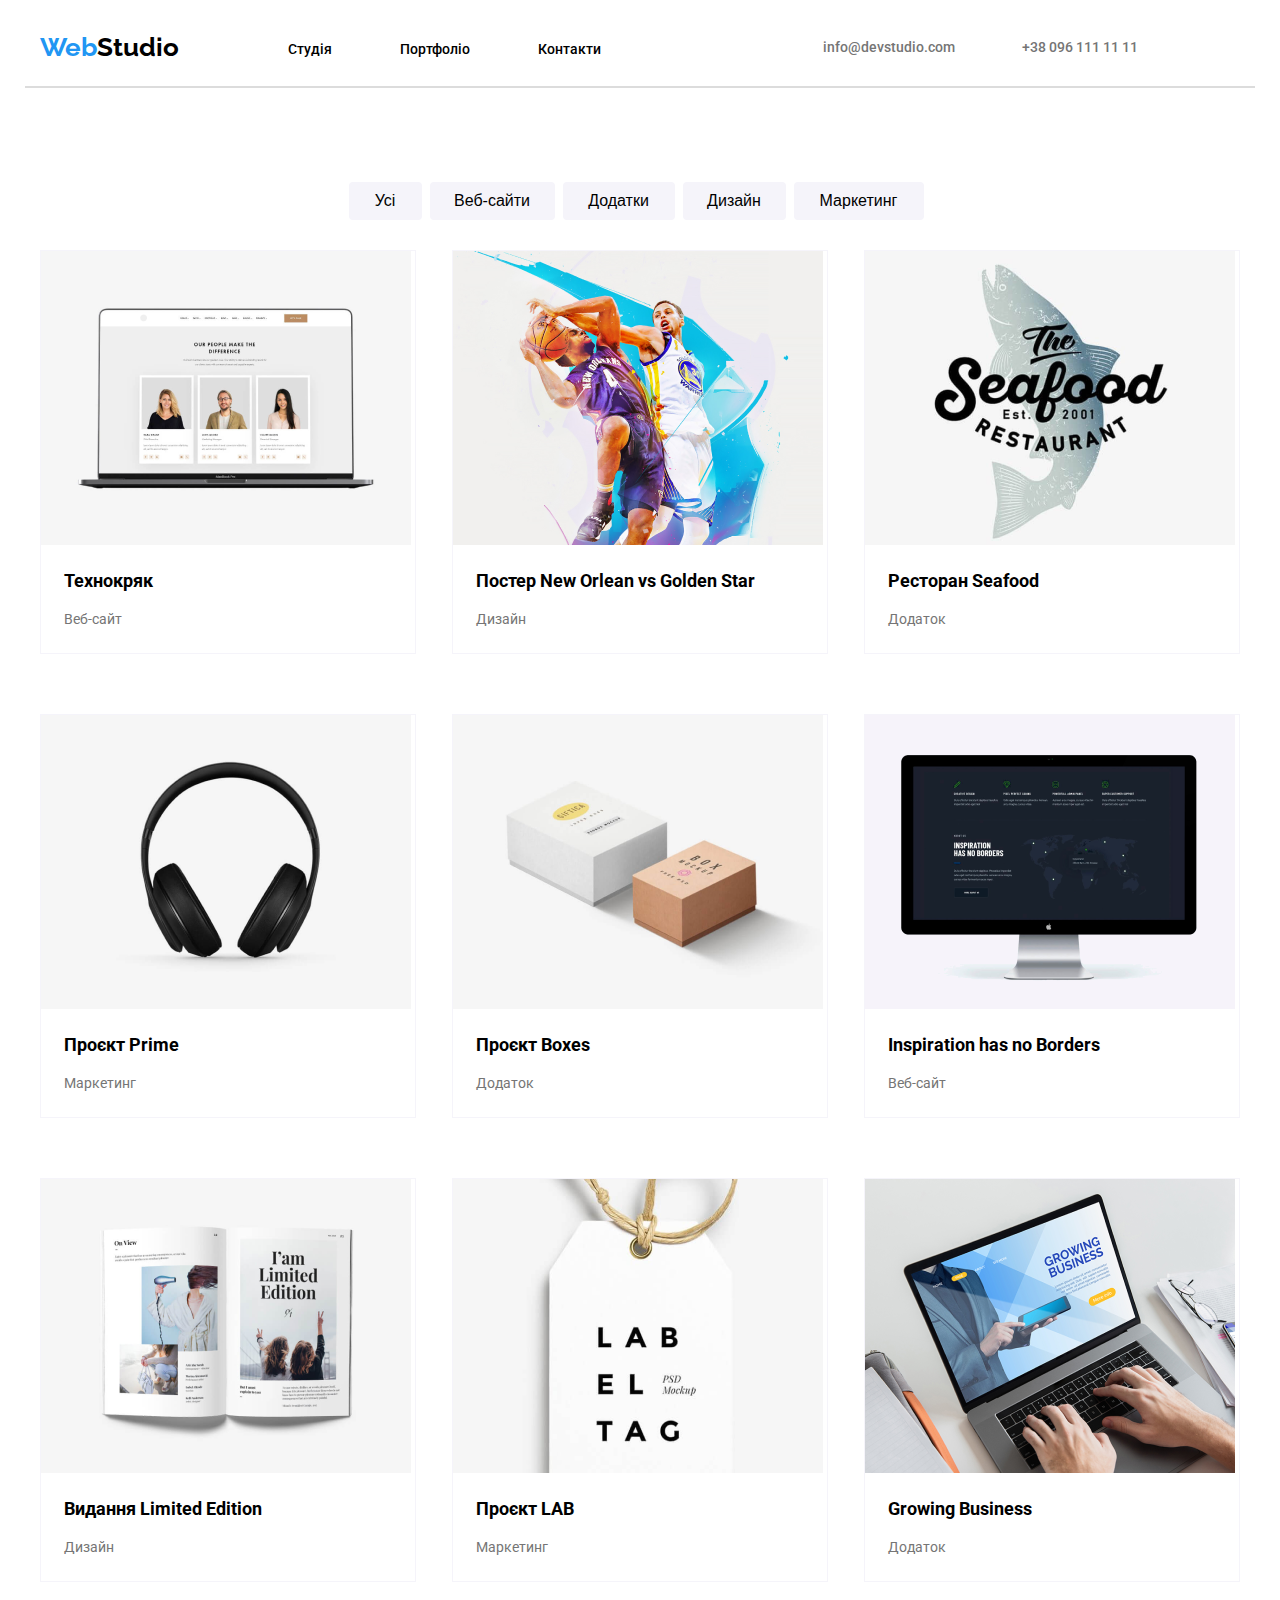
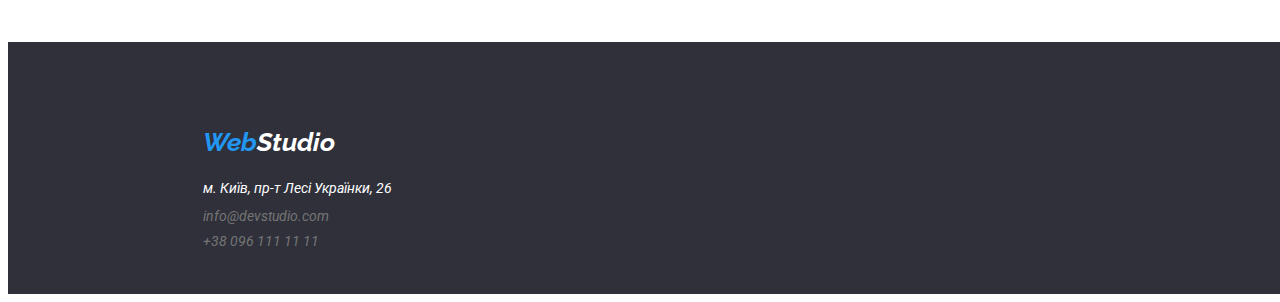
==== portfolio.html @ e2d16a9e "Create portfolio.html" ====
<!DOCTYPE html>
<html lang="uk">
  <head>
    <meta charset="UTF-8" />
    <meta name="viewport" content="width=device-width, initial-scale=1.0" />
    <title>ДЗ 23</title>
    <link rel="preconnect" href="https://fonts.googleapis.com" />
    <link rel="preconnect" href="https://fonts.gstatic.com" crossorigin />
    <link
      href="https://fonts.googleapis.com/css2?family=Raleway:ital,wght@0,700;1,700&family=Roboto:wght@400;500;700;900&display=swap"
      rel="stylesheet" />
    <link rel="stylesheet" href="./css/normalize.css" />
    <link rel="stylesheet" href="./css/style.css" />
    <link rel="stylesheet" href="/index.html" />
  </head>
  <body>
    <header class="header">
    <div class="container-two header-flex">
      <nav class="header-navigation">
        <a class="header-logo" href="./portfolio.html">Web<span class="studio">Studio</span></a>
        <ul class="header-nav-list">
          <li class="header-nav-item"><a class="header-nav-link" href="./index.html">Студія</a></li>
          <li class="header-nav-item"><a class="header-nav-link" href="./portfolio.html">Портфоліо</a></li>
          <li class="header-nav-item"><a class="header-nav-link" href="./portfolio.html">Контакти</a></li>
        </ul>
      </nav>
      <ul class="header-contact-list">
        <li class="header-contact-item">
          <a class="header-contact-link" href="mailto:info@devstudio.com">info@devstudio.com</a>
        </li>
        <li class="header-contact-item">
          <a class="header-contact-link" href="tel:+380961111111">+38 096 111 11 11</a>
        </li>
      </ul>
    </div>
  </header>
    <main>
      <section class="portfolio">
        <div class="container-two">
        <ul class="portfolio-filter-list">
          <li class="portfolio-filter-item">
            <button class="portfolio-filter-button one" type="button">Усі</button>
          </li>
          <li class="portfolio-filter-item">
            <button class="portfolio-filter-button two" type="button">Веб-сайти</button>
          </li>
          <li class="portfolio-filter-item">
            <button class="portfolio-filter-button three" type="button">Додатки</button>
          </li>
          <li class="portfolio-filter-item">
            <button class="portfolio-filter-button four" type="button">Дизайн</button>
          </li>
          <li class="portfolio-filter-item">
            <button class="portfolio-filter-button five" type="button">Маркетинг</button>
          </li>
        </ul>
        <ul class="portfolio-list">
          <li class="portfolio-item">
            <a class="portfolio-link" href="./img/img8.png">
            <img
              src="./img/computer.png"
              alt="Огляд"
              class="portfolio-img"
              width="370" />
              <h2 class="portfolio-headline">Технокряк</h2>
              <p class="portfolio-text">Веб-сайт</p></a
            >
          </li>
          <li class="portfolio-item">
            <a class="portfolio-link" href="./img/img9.png">
            <img
              src="./img/sport.png"
              alt="Спорт"
              class="portfolio-img"
              width="370" />
              <h2 class="portfolio-headline">
                Постер New Orlean vs Golden Star
              </h2>
              <p class="portfolio-text">Дизайн</p></a
            >
          </li>
          <li class="portfolio-item">
            <a class="portfolio-link" href="./img/img10.png">
            <img
              src="./img/logo.png"
              alt="Емблема"
              class="portfolio-img"
              width="370" />
              <h2 class="portfolio-headline">Ресторан Seafood</h2>
              <p class="portfolio-text">Додаток</p></a
            >
          </li>
          <li class="portfolio-item">
            <a class="portfolio-link" href="./img/img11.png">
            <img
              src="./img/headphone.png"
              alt="Навушники"
              class="portfolio-img"
              width="370" />
              <h2 class="portfolio-headline">Проєкт Prime</h2>
              <p class="portfolio-text">Маркетинг</p></a
            >
          </li>
          <li class="portfolio-item">
            <a class="portfolio-link" href="./img/img12.png">
            <img
              src="./img/boxes.png"
              alt="Коробки"
              class="portfolio-img"
              width="370" />
              <h2 class="portfolio-headline">Проєкт Boxes</h2>
              <p class="portfolio-text">Додаток</p></a
            >
          </li>
          <li class="portfolio-item">
            <a class="portfolio-link" href="./img/img13.png">
            <img
              src="./img/screen.png"
              alt="Комп'ютер"
              class="portfolio-img"
              width="370" />
              <h2 class="portfolio-headline">Inspiration has no Borders</h2>
              <p class="portfolio-text">Веб-сайт</p></a
            >
          </li>
          <li class="portfolio-item">
            <a class="portfolio-link" href="./img/img14.png">
            <img
              src="./img/book.png"
              alt="Книга"
              class="portfolio-img"
              width="370" />
              <h2 class="portfolio-headline">Видання Limited Edition</h2>
              <p class="portfolio-text">Дизайн</p></a
            >
          </li>
          <li class="portfolio-item">
            <a class="portfolio-link" href="./img/img15.png">
            <img
              src="./img/tag.png"
              alt="Етикетка"
              class="portfolio-img"
              width="370" />
              <h2 class="portfolio-headline">Проєкт LAB</h2>
              <p class="portfolio-text">Маркетинг</p></a
            >
          </li>
          <li class="portfolio-item">
            <a class="portfolio-link" href="./img/img16.png">
            <img
              src="./img/write.png"
              alt="Робота"
              class="portfolio-img"
              width="370" />
              <h2 class="portfolio-headline">Growing Business</h2>
              <p class="portfolio-text">Додаток</p></a
            >
          </li>
        </ul>
        </div>
      </section>
    </main>
    <footer class="footer">
    <div class="container footer-flex">
      <address class="footer-adress">
      <a class="footer-link" href="./portfolio.html">Web<span class="footer-studio">Studio</span></a>
        <ul class="footer-list">
          <li class="footer-item"><p class="footer-item-text">м. Київ, пр-т Лесі Українки, 26</p></li>
          <li class="footer-item-text-two">
            <a class="footer-info" href="mailto:info@devstudio.com">info@devstudio.com</a>
          </li>
          <li class="footer-item-text-two">
            <a class="footer-info" href="tel:+380961111111">+38 096 111 11 11</a>
          </li>
        </ul>
      </address>
    </div>
  </footer>
  </body>
</html>
---- css/style.css ----
:root {
  --main-color: #212121;
  --second-color: #2196f3;

  --third-color: #757575;

  --fourth-color: #ffffff;

  --fifth-color: #000000;
}
.container {
  width: 1200px;
  height: 100%;
  padding-left: 15px;
  padding-right: 15px;
  margin-left: auto;
  margin-right: auto;
}

body {
  font-family: "Roboto", sans-serif;
  font-weight: 400;
  font-size: 14px;
  line-height: calc(16 / 14);
}
.header-logo {
  font-family: "Raleway";
  font-weight: 700;
  font-size: 26px;
  line-height: calc(31 / 26);
}
.header-nav-link {
  font-weight: 500;
  line-height: calc(16 / 14);
  color: #000000;
}
.header-contact-link {
  font-weight: 500;
  font-size: 14px;
  line-height: calc(16 / 14);
  color: #757575;
}

a:hover {
  color: #2196f3; /* Синій колір при наведенні */
}

.hero-flex {
  text-align: center;
  width: 1600px;
  height: 598px;
}
.hero-title {
  font-weight: 900;
  font-size: 44px;
  line-height: calc(129 / 44)  ;
  color: #ffffff;
  padding-top: 150px;
  padding-bottom: 34px;
}
.hero-button {
  font-weight: 700;
  font-size: 16px;
  line-height: calc(30 / 16);
  padding-top: 19px;
  padding-bottom: 20px;
  padding-left: 33px;
  padding-right: 33px;
}
.hero-button {
  height: 50px;
  width: 216px;
  margin-top: 30px;
  background-color: #2196f3; /* Голубий колір */
  border-radius: 4px; /* Заокруглені краї */
  color: white; /* Колір тексту */
  padding: 10px 20px; /* Відступи */
  border: none; /* Відсутність рамки */
  cursor: pointer; /* Зміна курсору при наведенні */
}
.business {
  display: block;
  line-height: 34px;
}
.advantages-headline {
  font-weight: 700;
}
.examples-headline {
  font-weight: 700;
  font-size: 36px;
  line-height: calc(42 / 36);
}
.team-headline-title {
  font-weight: 700;
  font-size: 36px;
  line-height: calc(42 / 36);
}
.team-name {
  font-weight: 500;
  line-height: calc(19 / 14);
}
.team-text {
  line-height: calc(19 / 16);
}
.footer-link {
  font-family: "Raleway";
  font-weight: 700;
  font-size: 26px;
  line-height: calc(31 / 26);
}
.footer-item-text {
  line-height: calc(21 / 14);
}

.header-contact-item {
  font-weight: 500;
  line-height: calc(16 / 14);
}
.header-item {
  font-weight: 500;
  font-size: 14px;
  line-height: calc(16 / 14);
}
.portfolio-filter-button {
  font-weight: 500;
  font-size: 16px;
  line-height: calc(26 / 16);
}
.portfolio-headline {
  font-weight: 700;
  font-size: 18px;
  line-height: calc(36 / 18);
  color: #000000;
}
.portfolio-text {
  line-height: calc(30 / 14);
  color: #757575;
}
.footer-link {
  font-family: "Raleway";
  font-weight: 700;
  font-size: 26px;
  line-height: calc(31 / 26);
}
.footer-item {
  line-height: calc(21 / 14);
}
.hero-button {
  margin-top: 54px;
}
.advantages-list {
  margin-top: 94px;
}
.examples {
  margin-top: 94px;
}
.team {
  margin-top: 94px;
}

/* Секція "PORTFOLIO" */

.container-two {
  width: 1230px;
  height: 100%;
  padding-left: 15px;
  padding-right: 15px;
  margin-left: auto;
  margin-right: auto;
}
.portfolio {
  display: flex;
  margin-top: 94px;
  flex-direction: column;
  align-items: center;
}

.portfolio-filter-list {
  display: flex;
  justify-content: center;
  padding: 0;
}

.portfolio-filter-item {
  margin-right: 8px;
}

.portfolio-filter-button {
  background-color: #F5F4FA;
  border-radius: 4px;
  border: none;
  padding: 10px 20px;
  color: #000000;
  cursor: pointer;
  transition: background-color 0.3s, color 0.3s;
}

.portfolio-filter-button:hover {
  background-color: #2196f3;
  color: white;
  box-shadow: 0 3px 3px rgba(0, 0, 0, 0.3);
}

.portfolio-list {
  display: flex;
  flex-wrap: wrap;
  justify-content: space-between; 
  margin-top: 30px;
}

.portfolio-item {
  width: 364px; 
  height: 404px; 
  margin-bottom: 60px; /* Відступ між картинками */
  border: 1px solid #F5F4FA; 
  border-radius: none; 
}
.portfolio-item:hover {
  box-shadow: 0 3px 3px rgba(0, 0, 0, 0.3);
  transition:  0.4s;
}

.portfolio-headline {
  margin-left: 23px;
  margin-top: 15px;
}

.portfolio-text {
  margin-left: 23px;
  margin-top: 5px;
}



.one {
  height: 38px;
  width: 73px;
  display: flex;
  justify-content: center; /* Текст по горизонталі посередині кнопки */
  align-items: center; /* Текст по вертикалі посередині кнопки */
}
.two {
  height: 38px; 
  width: 125px; 
  display: flex;
  justify-content: center; /* Текст по горизонталі посередині кнопки */
  align-items: center; /* Текст по вертикалі посередині кнопки */
}
.three {
  height: 38px;
  width: 112px;
  display: flex;
  justify-content: center; /* Текст по горизонталі посередині кнопки */
  align-items: center; /* Текст по вертикалі посередині кнопки */
}
.four {
  height: 38px;
  width: 103px;
  display: flex;
  justify-content: center; /* Текст по горизонталі посередині кнопки */
  align-items: center; /* Текст по вертикалі посередині кнопки */
}
.five {
  height: 38px;
  width: 130px;
  display: flex;
  justify-content: center; /*Текст по горизонталі посередині кнопки */
  align-items: center; /* Текст по вертикалі посередині кнопки */
}


/* Секція "HEADER" */

.header-flex {
  display: flex;
  justify-content: space-between; /* Всі елементи в ряду, рівномірно розподіляючи простір між ними */
  align-items: center; 
  border-bottom: 2px solid gainsboro;
}
.header-navigation {
  display: flex; 
}
.header-contact-list {
  display: flex; 
}

.header-nav-item, .header-contact-item {
  margin-left: 15px; /* Зовнішній відступ між елементами */
}
.header-logo {
  margin-right: auto; 
}
.header-nav-list {
  display: flex;
  margin-top: 9px;
  margin-left: 94px;
  padding-right: px;
}
.header-nav-link {
  margin-right: 53px;
}
.header-logo {
  margin: auto;
}
.header {
  height: 80px;
}
.header-contact-list {
  margin-right: 50px;
}
.header-contact-link {
  margin-right: 52px;
}

/* Секція HERO */


.hero {
  width: 1600px;
  height: 598px;
  margin: 0 auto;
  background-image: linear-gradient(to right, rgba(0, 0, 0, 0.5), rgba(255, 255, 255, 0.5));
  background-image: url(../img/people.png);
  background-repeat: no-repeat;
}

/* Секція "ADVANTAGES" */

.advantages-list {
  display: flex;
}
.advantages-text {
  height: 98px;
  width: 270px;
  margin-right: 30px;
}
.advantages {
  height: 98px;
  line-height: 1.71;
}
.advantages-text {
  color: #757575;
}
.advantages-item-antenna::before {
  content: " ";
  display: flex;
  width: 270px;
  height: 120px;
  margin-bottom: 30px;
  background-color: #F5F4FA;
  background-image: url(../img/antenna.svg);
  background-repeat: no-repeat;
}
.advantages-item-clock::before {
  content: " ";
  display: inline-block;
  width: 270px;
  height: 120px;
  margin-bottom: 30px;
  background-color: #F5F4FA;
  background-image: url(../img/clock.svg);
  background-repeat: no-repeat;
}
.advantages-item-computer::before {
  content: " ";
  display: inline-block;
  width: 270px;
  height: 120px;
  margin-bottom: 30px;
  background-color: #F5F4FA;
  background-image: url(../img/computer.svg);
  background-repeat: no-repeat;
}
.advantages-item-astronaut::before {
  content: " ";
  display: inline-block;
  width: 270px;
  height: 120px;
  margin-bottom: 30px;
  background-color: #F5F4FA;
  background-image: url(../img/astronaut.svg);
  background-repeat: no-repeat;
}

/* Секція "EXAMPLES" */

.examples {
  text-align: center;
  margin-top: 250px;
}
.examples-list {
  display: flex;
  justify-content: center; /* Центрую картинки горизонтально */
  margin-top: 50px;
}
.examples-item {
  margin-right: 30px; /* Відступ між картинками */
}
.examples-img {
  margin-top: 50px;
  margin-right: 30px;
  width: 370px; 
  height: 294px; 
}



/* Секція "TEAM" */


.team-flex {
  display: flex;
  flex-direction: column;
  justify-content: center;
  align-items: center;
  height: 600px;
  width: 1600px;
  background-color: #F5F4FA;
}

.team-list {
  display: flex;
  gap: 30px;
}

.team-item {
  display: flex;
  flex-direction: column;
  align-items: center;
  text-align: center;
  margin-top: 50px; /* Відступ до картинок */
}

.team-img {
  margin-bottom: 15px;
  height: 260px;
  width: 270px;
}
.team-signature {

}


.team-text {
  margin-top: 10px;
  color: #757575;
}

.team-examples {
  height: 368px;
  width: 270px;
  background-color: #ffffff;
  box-shadow: 0 3px 3px rgba(0, 0, 0, 0.3);
  border-bottom-left-radius: 5px;
  border-bottom-right-radius: 5px;
}


/* Доповнення до лінків */

.studio {
  color: #000000;
}
.header-logo {
  color: #2196f3;
}


/* Секція "FOOTER" */
.footer-flex {
  display: flex;
  height: 252px;
  width: 1600px;
  background-color: #2F303A;
}
.footer-link {
  color: #2196f3;
}
.footer-studio {
  color: white;
}
.footer-item {
  margin-top: 20px;
}
.footer-item-text {
  color: #ffffff;
}
.footer-item-text-two {
  margin-top: 9px;
}
.footer-info {
  color: #757575;
}
.footer-adress {
  margin-top: 85px;
  margin-left: 180px;
}

/* Техніка грід */

.portfolio-item {
  flex-basis: calc((100% - 72px) / 3);
}
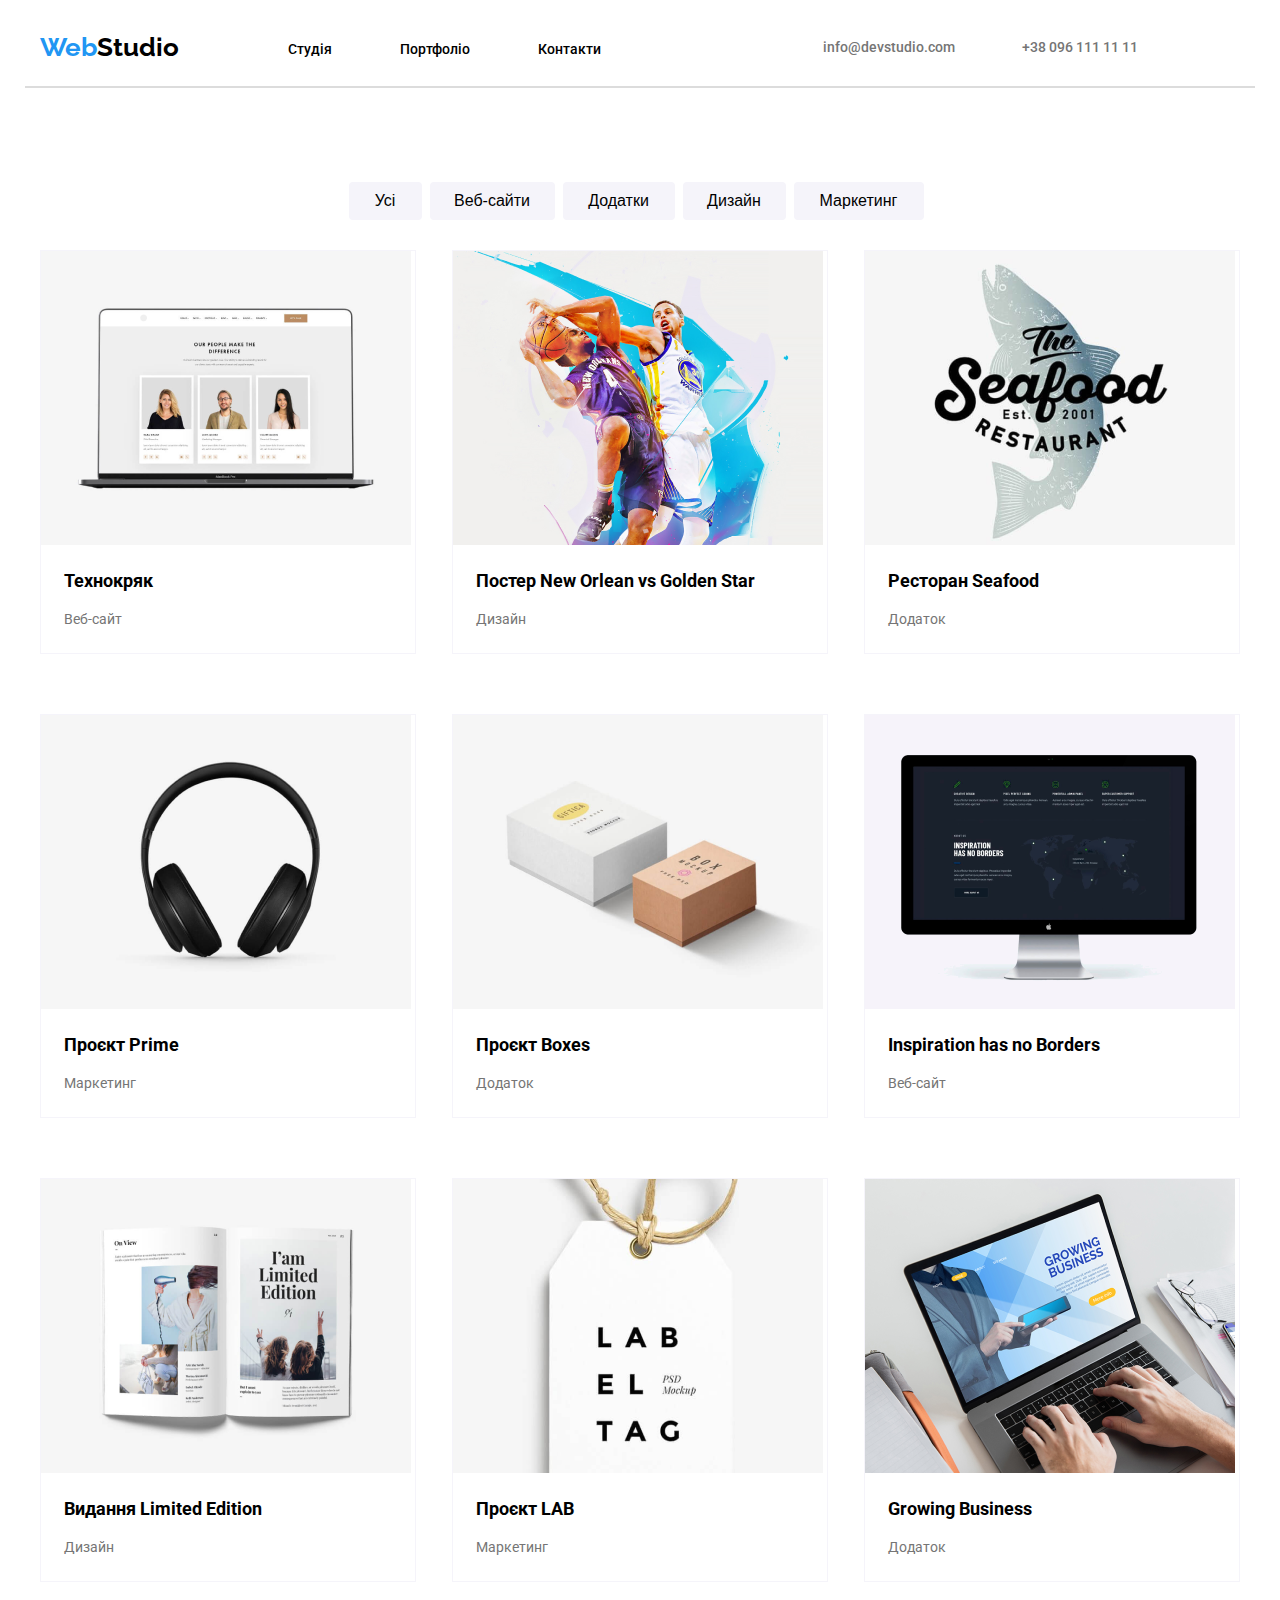
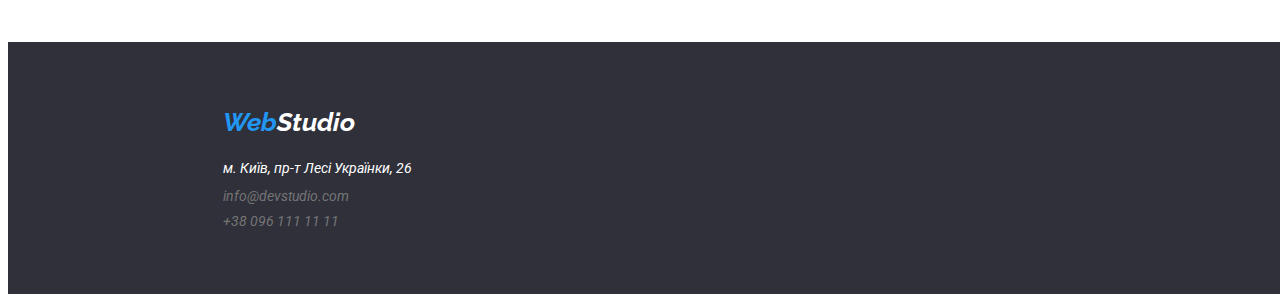
==== commit d76ae611: "Update portfolio.html" ====
--- a/portfolio.html
+++ b/portfolio.html
@@ -3,7 +3,7 @@
   <head>
     <meta charset="UTF-8" />
     <meta name="viewport" content="width=device-width, initial-scale=1.0" />
-    <title>ДЗ 23</title>
+    <title>ДЗ 24</title>
     <link rel="preconnect" href="https://fonts.googleapis.com" />
     <link rel="preconnect" href="https://fonts.gstatic.com" crossorigin />
     <link
--- a/css/style.css
+++ b/css/style.css
@@ -1,13 +1,20 @@
+/* Змінні */
+
 :root {
   --main-color: #212121;
+  
   --second-color: #2196f3;
-
+  
   --third-color: #757575;
-
+  
   --fourth-color: #ffffff;
-
+  
   --fifth-color: #000000;
 }
+
+
+/* Контейнер */
+
 .container {
   width: 1200px;
   height: 100%;
@@ -17,6 +24,9 @@
   margin-right: auto;
 }
 
+
+/* Шрифти */
+
 body {
   font-family: "Roboto", sans-serif;
   font-weight: 400;
@@ -40,11 +50,10 @@
   line-height: calc(16 / 14);
   color: #757575;
 }
-
 a:hover {
   color: #2196f3; /* Синій колір при наведенні */
-}
-
+  transition: all 1s;
+}
 .hero-flex {
   text-align: center;
   width: 1600px;
@@ -78,6 +87,13 @@
   border: none; /* Відсутність рамки */
   cursor: pointer; /* Зміна курсору при наведенні */
 }
+.hero-button:hover {
+  background-color: rgba(17, 77, 125, 1.00);
+  transition: all 200ms;
+}
+.hero-button:active {
+  background-color: #2196f3;
+}
 .business {
   display: block;
   line-height: 34px;
@@ -157,115 +173,14 @@
 .team {
   margin-top: 94px;
 }
-
-/* Секція "PORTFOLIO" */
-
-.container-two {
-  width: 1230px;
-  height: 100%;
-  padding-left: 15px;
-  padding-right: 15px;
-  margin-left: auto;
-  margin-right: auto;
-}
-.portfolio {
-  display: flex;
-  margin-top: 94px;
-  flex-direction: column;
-  align-items: center;
-}
-
-.portfolio-filter-list {
-  display: flex;
-  justify-content: center;
-  padding: 0;
-}
-
-.portfolio-filter-item {
-  margin-right: 8px;
-}
-
-.portfolio-filter-button {
-  background-color: #F5F4FA;
-  border-radius: 4px;
-  border: none;
-  padding: 10px 20px;
-  color: #000000;
-  cursor: pointer;
-  transition: background-color 0.3s, color 0.3s;
-}
-
-.portfolio-filter-button:hover {
-  background-color: #2196f3;
-  color: white;
-  box-shadow: 0 3px 3px rgba(0, 0, 0, 0.3);
-}
-
-.portfolio-list {
-  display: flex;
-  flex-wrap: wrap;
-  justify-content: space-between; 
-  margin-top: 30px;
-}
-
-.portfolio-item {
-  width: 364px; 
-  height: 404px; 
-  margin-bottom: 60px; /* Відступ між картинками */
-  border: 1px solid #F5F4FA; 
-  border-radius: none; 
-}
-.portfolio-item:hover {
-  box-shadow: 0 3px 3px rgba(0, 0, 0, 0.3);
-  transition:  0.4s;
-}
-
-.portfolio-headline {
-  margin-left: 23px;
-  margin-top: 15px;
-}
-
-.portfolio-text {
-  margin-left: 23px;
-  margin-top: 5px;
-}
-
-
-
-.one {
-  height: 38px;
-  width: 73px;
-  display: flex;
-  justify-content: center; /* Текст по горизонталі посередині кнопки */
-  align-items: center; /* Текст по вертикалі посередині кнопки */
-}
-.two {
-  height: 38px; 
-  width: 125px; 
-  display: flex;
-  justify-content: center; /* Текст по горизонталі посередині кнопки */
-  align-items: center; /* Текст по вертикалі посередині кнопки */
-}
-.three {
-  height: 38px;
-  width: 112px;
-  display: flex;
-  justify-content: center; /* Текст по горизонталі посередині кнопки */
-  align-items: center; /* Текст по вертикалі посередині кнопки */
-}
-.four {
-  height: 38px;
-  width: 103px;
-  display: flex;
-  justify-content: center; /* Текст по горизонталі посередині кнопки */
-  align-items: center; /* Текст по вертикалі посередині кнопки */
-}
-.five {
-  height: 38px;
-  width: 130px;
-  display: flex;
-  justify-content: center; /*Текст по горизонталі посередині кнопки */
-  align-items: center; /* Текст по вертикалі посередині кнопки */
+.regular-customers-title {
+  font-weight: 700;
+  font-size: 36px;
+  line-height: calc(42/36);
+}
+.footer-title {
+  font-weight: 700;
+  color: #ffffff;
 }
 
 
@@ -283,7 +198,6 @@
 .header-contact-list {
   display: flex; 
 }
-
 .header-nav-item, .header-contact-item {
   margin-left: 15px; /* Зовнішній відступ між елементами */
 }
@@ -311,9 +225,22 @@
 .header-contact-link {
   margin-right: 52px;
 }
+.header-contact-item {
+  padding: 15, 0;
+  display: flex;
+  align-items: center;
+  gap: 10px;
+}
+.header-contact-item:is(:hover, :focus) .contact-item {
+  fill: #2196f3;
+  transition: all 1s;
+}
+.contact-item {
+  fill: #757575;
+}
+
 
 /* Секція HERO */
-
 
 .hero {
   width: 1600px;
@@ -323,6 +250,7 @@
   background-image: url(../img/people.png);
   background-repeat: no-repeat;
 }
+
 
 /* Секція "ADVANTAGES" */
 
@@ -382,6 +310,7 @@
   background-repeat: no-repeat;
 }
 
+
 /* Секція "EXAMPLES" */
 
 .examples {
@@ -404,9 +333,7 @@
 }
 
 
-
 /* Секція "TEAM" */
-
 
 .team-flex {
   display: flex;
@@ -417,12 +344,10 @@
   width: 1600px;
   background-color: #F5F4FA;
 }
-
 .team-list {
   display: flex;
   gap: 30px;
 }
-
 .team-item {
   display: flex;
   flex-direction: column;
@@ -430,30 +355,262 @@
   text-align: center;
   margin-top: 50px; /* Відступ до картинок */
 }
-
 .team-img {
   margin-bottom: 15px;
   height: 260px;
   width: 270px;
 }
-.team-signature {
-
-}
-
-
 .team-text {
   margin-top: 10px;
   color: #757575;
-}
-
+  margin-bottom: 28px;
+}
 .team-examples {
-  height: 368px;
+  height: 428px;
   width: 270px;
   background-color: #ffffff;
   box-shadow: 0 3px 3px rgba(0, 0, 0, 0.3);
   border-bottom-left-radius: 5px;
   border-bottom-right-radius: 5px;
 }
+.team-social-list {
+  display: flex;
+  justify-content: center;
+}
+.team-social-link {
+  display: flex;
+  align-items: center;
+  justify-content: center;
+  width: 100%;
+  height: 100%;
+}
+.team-social-item {
+  height: 44px;
+  width: 44px;
+}
+.team-social-item:is(:hover, :focus) {
+  background-color: #2196f3;
+  border-radius: 50px;
+  transition: all 1s;
+}
+.team-social-item:is(:hover, :focus) .team-social-icon {
+  fill: #ffffff;
+}
+.team-social-icon {
+  fill: #AFB1B8;
+}
+
+
+/* Секція regular-customers */
+
+.regular-customers {
+  height: 372px;
+  width: 1600px;
+  margin: 0 auto;
+}
+.regular-customers-title {
+  display: flex;
+  align-items: center;
+  justify-content: center;
+  margin-top: 94px;
+}
+.regular-customers-list {
+  margin: auto;
+  display: flex;
+  justify-content: center;
+  margin-top: 100px;
+  gap: 30px;
+}
+.regular-customers-item {
+  display: flex;
+  align-items: center;
+  justify-content: center;
+  width: 170px;
+  height: 92px;
+  border: 1px solid #AFB1B8;
+  border-radius: 4px;
+}
+.regular-customers-icon {
+  fill: #AFB1B8;
+}
+.regular-customers-item:is(:hover, :focus) .regular-customers-icon {
+  fill: #2196f3;
+  transition: all 1s;
+}
+.regular-customers-item:hover {
+  border: solid #2196f3;
+  transition: all 1s;
+}
+
+
+/* Секція "FOOTER" */
+
+.footer {
+  width: 1600px;
+  height: 252px;
+  background-color: #2F303A;
+}
+.footer-flex {
+  display: flex;
+}
+.footer-link {
+  color: #2196f3;
+}
+.footer-studio {
+  color: white;
+}
+.footer-item {
+  margin-top: 20px;
+}
+.footer-item-text {
+  color: #ffffff;
+}
+.footer-item-text-two {
+  margin-top: 9px;
+}
+.footer-info {
+  color: #757575;
+}
+.footer-flex {
+  align-items: center;
+}
+.footer-social {
+  display: flex;
+}
+/* .footer-title {
+  margin-left: 50px;
+} */
+/* .footer-social-item {
+  margin-top: 150px;
+} */
+.footer-adress {
+  margin-right: 70px;
+}
+.footer-social-link {
+  display: flex;
+  align-items: center;
+  justify-content: center;
+  width: 100%;
+  height: 100%;
+}
+.footer-social-item {
+  height: 44px;
+  width: 44px;
+  background-color: rgba(255, 255, 255, 0.11);
+  border-radius: 50px;
+}
+.footer-social-item:is(:hover, :focus) {
+  background-color: rgba(33, 150, 243, 1.00);
+  border-radius: 50px;
+  transition: all 1s;
+}
+.footer-social-item:is(:hover, :focus) .footer-social-icon {
+  fill: #ffffff;
+}
+.footer-social-icon {
+  fill: #ffffff;
+}
+
+
+
+/* Секція "PORTFOLIO" */
+
+.container-two {
+  width: 1230px;
+  height: 100%;
+  padding-left: 15px;
+  padding-right: 15px;
+  margin-left: auto;
+  margin-right: auto;
+}
+.portfolio {
+  display: flex;
+  margin-top: 94px;
+  flex-direction: column;
+  align-items: center;
+}
+.portfolio-filter-list {
+  display: flex;
+  justify-content: center;
+  padding: 0;
+}
+.portfolio-filter-item {
+  margin-right: 8px;
+}
+.portfolio-filter-button {
+  background-color: #F5F4FA;
+  border-radius: 4px;
+  border: none;
+  padding: 10px 20px;
+  color: #000000;
+  cursor: pointer;
+  transition: background-color 0.3s, color 0.3s;
+}
+.portfolio-filter-button:hover {
+  background-color: #2196f3;
+  color: white;
+  box-shadow: 0 3px 3px rgba(0, 0, 0, 0.3);
+}
+.portfolio-list {
+  display: flex;
+  flex-wrap: wrap;
+  justify-content: space-between; 
+  margin-top: 30px;
+}
+.portfolio-item {
+  width: 364px; 
+  height: 404px; 
+  margin-bottom: 60px; /* Відступ між картинками */
+  border: 1px solid #F5F4FA; 
+  border-radius: none; 
+}
+.portfolio-item:hover {
+  box-shadow: 0 3px 3px rgba(0, 0, 0, 0.3);
+  transition:  0.4s;
+}
+.portfolio-headline {
+  margin-left: 23px;
+  margin-top: 15px;
+}
+.portfolio-text {
+  margin-left: 23px;
+  margin-top: 5px;
+}
+.one {
+  height: 38px;
+  width: 73px;
+  display: flex;
+  justify-content: center; /* Текст по горизонталі посередині кнопки */
+  align-items: center; /* Текст по вертикалі посередині кнопки */
+}
+.two {
+  height: 38px; 
+  width: 125px; 
+  display: flex;
+  justify-content: center; /* Текст по горизонталі посередині кнопки */
+  align-items: center; /* Текст по вертикалі посередині кнопки */
+}
+.three {
+  height: 38px;
+  width: 112px;
+  display: flex;
+  justify-content: center; /* Текст по горизонталі посередині кнопки */
+  align-items: center; /* Текст по вертикалі посередині кнопки */
+}
+.four {
+  height: 38px;
+  width: 103px;
+  display: flex;
+  justify-content: center; /* Текст по горизонталі посередині кнопки */
+  align-items: center; /* Текст по вертикалі посередині кнопки */
+}
+.five {
+  height: 38px;
+  width: 130px;
+  display: flex;
+  justify-content: center; /*Текст по горизонталі посередині кнопки */
+  align-items: center; /* Текст по вертикалі посередині кнопки */
+}
 
 
 /* Доповнення до лінків */
@@ -466,38 +623,8 @@
 }
 
 
-/* Секція "FOOTER" */
-.footer-flex {
-  display: flex;
-  height: 252px;
-  width: 1600px;
-  background-color: #2F303A;
-}
-.footer-link {
-  color: #2196f3;
-}
-.footer-studio {
-  color: white;
-}
-.footer-item {
-  margin-top: 20px;
-}
-.footer-item-text {
-  color: #ffffff;
-}
-.footer-item-text-two {
-  margin-top: 9px;
-}
-.footer-info {
-  color: #757575;
-}
-.footer-adress {
-  margin-top: 85px;
-  margin-left: 180px;
-}
-
 /* Техніка грід */
 
 .portfolio-item {
   flex-basis: calc((100% - 72px) / 3);
-}
+}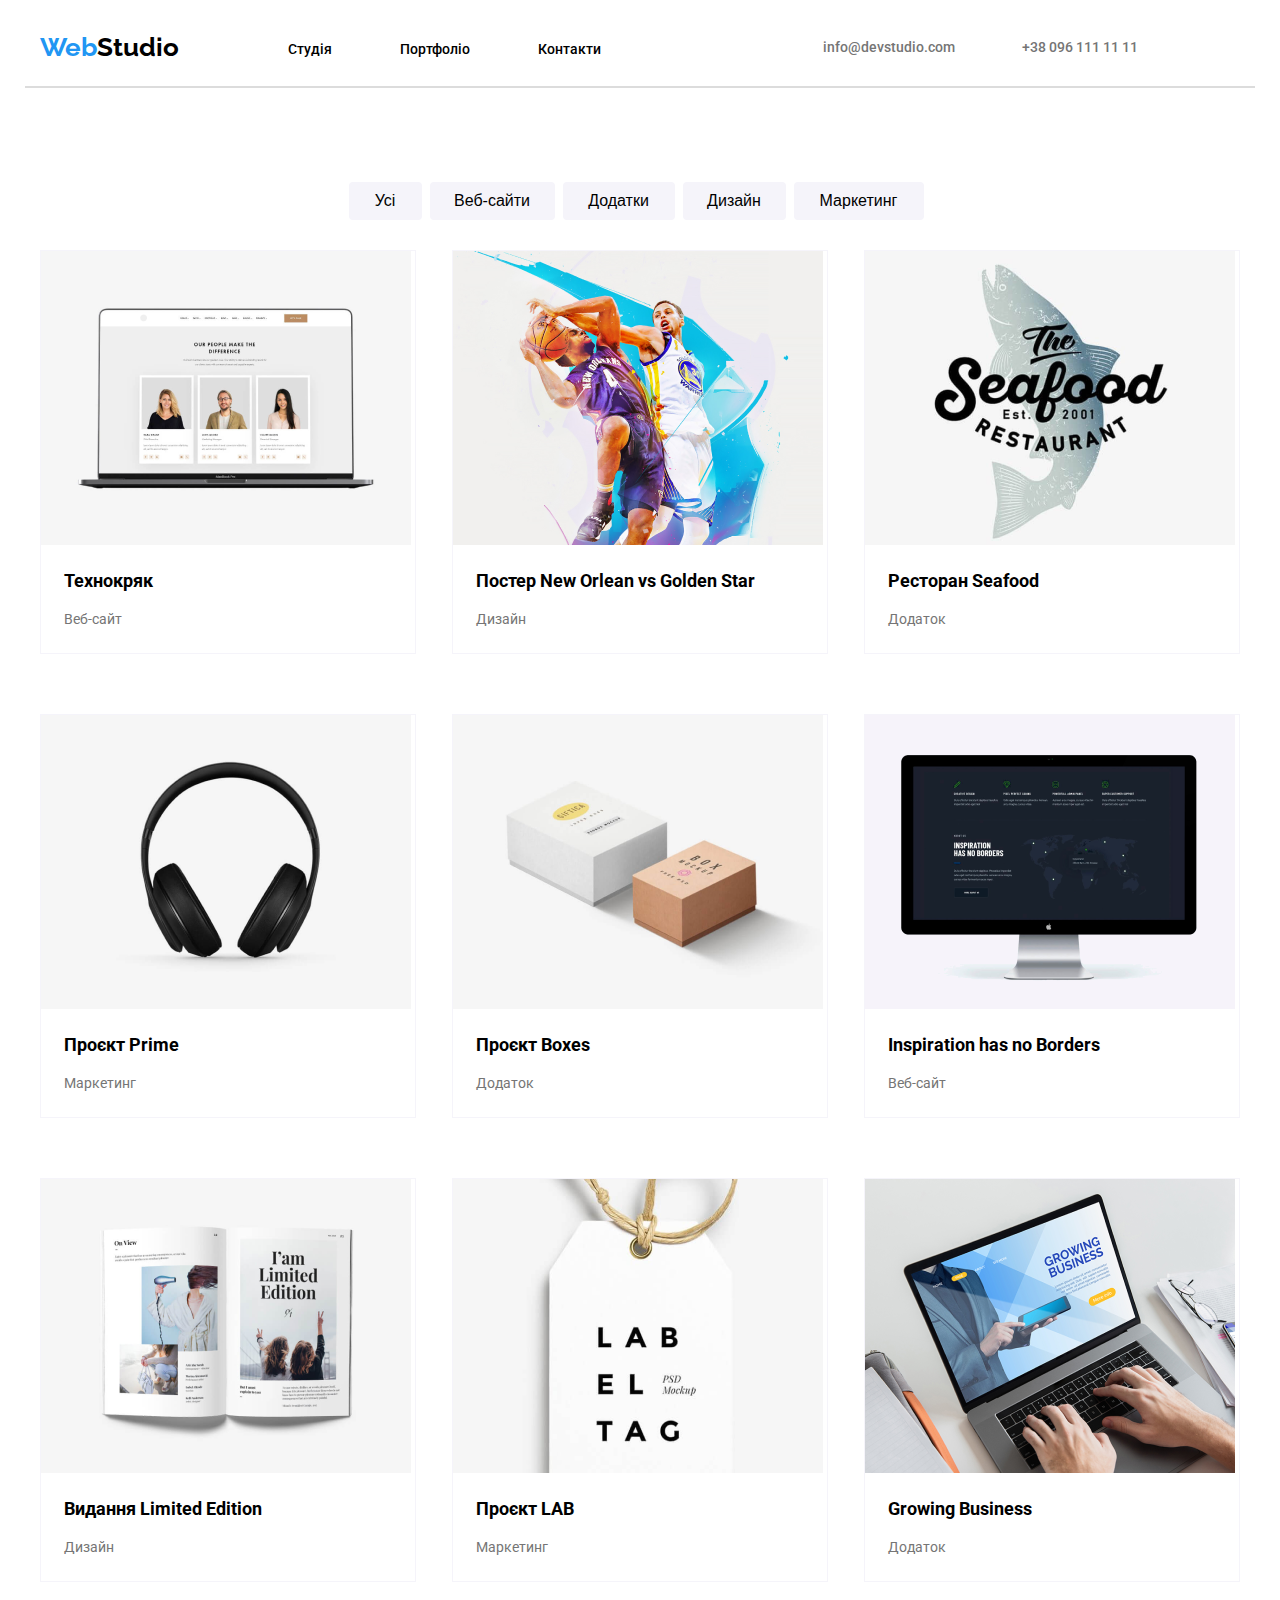
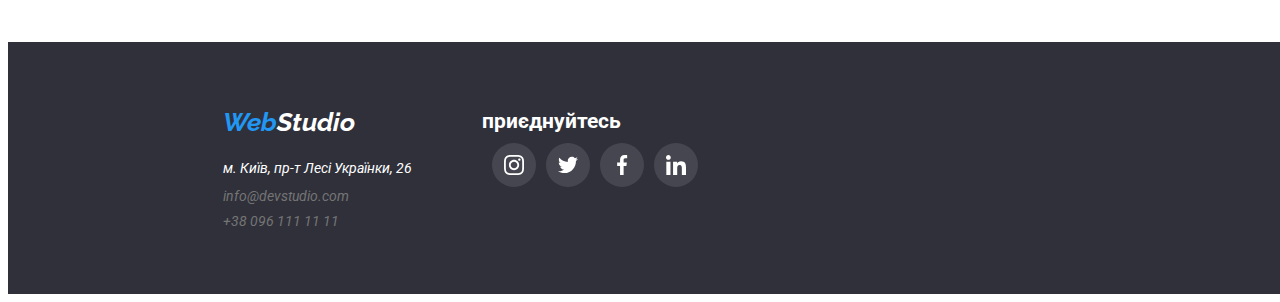
==== commit 4b096884: "Update portfolio.html" ====
--- a/portfolio.html
+++ b/portfolio.html
@@ -161,20 +161,61 @@
       </section>
     </main>
     <footer class="footer">
-    <div class="container footer-flex">
-      <address class="footer-adress">
-      <a class="footer-link" href="./portfolio.html">Web<span class="footer-studio">Studio</span></a>
-        <ul class="footer-list">
-          <li class="footer-item"><p class="footer-item-text">м. Київ, пр-т Лесі Українки, 26</p></li>
-          <li class="footer-item-text-two">
-            <a class="footer-info" href="mailto:info@devstudio.com">info@devstudio.com</a>
-          </li>
-          <li class="footer-item-text-two">
-            <a class="footer-info" href="tel:+380961111111">+38 096 111 11 11</a>
-          </li>
-        </ul>
-      </address>
-    </div>
-  </footer>
+      <div class="container footer-flex">
+        <address class="footer-adress">
+          <a class="footer-link" href="./portfolio.html"
+            >Web<span class="footer-studio">Studio</span></a
+          >
+          <ul class="footer-list">
+            <li class="footer-item">
+              <p class="footer-item-text">м. Київ, пр-т Лесі Українки, 26</p>
+            </li>
+            <li class="footer-item-text-two">
+              <a class="footer-info" href="mailto:info@devstudio.com"
+                >info@devstudio.com</a
+              >
+            </li>
+            <li class="footer-item-text-two">
+              <a class="footer-info" href="tel:+380961111111"
+                >+38 096 111 11 11</a
+              >
+            </li>
+          </ul>
+        </address>
+        <div class="div">
+          <h2 class="footer-title">приєднуйтесь</h2>
+        <ul class="footer-social">
+          <li class="footer-social-item">
+            <a class="footer-social-link" href="#1">
+              <svg class="footer-social-icon" width="20" height="20">
+                <use href="./img/sprite.svg#icon-instagram"></use>
+              </svg>
+            </a>
+          </li>
+          <li class="footer-social-item">
+            <a class="footer-social-link" href="#1">
+              <svg class="footer-social-icon" width="20" height="20">
+                <use href="./img/sprite.svg#icon-twitter"></use>
+              </svg>
+            </a>
+          </li>
+          <li class="footer-social-item">
+            <a class="footer-social-link" href="#1">
+              <svg class="footer-social-icon" width="20" height="20">
+                <use href="./img/sprite.svg#icon-facebook"></use>
+              </svg>
+            </a>
+          </li>
+          <li class="footer-social-item">
+            <a class="footer-social-link" href="#1">
+              <svg class="footer-social-icon" width="20" height="20">
+                <use href="./img/sprite.svg#icon-linkedin"></use>
+              </svg>
+            </a>
+          </li>
+        </ul>
+      </div>
+      </div>
+    </footer>
   </body>
 </html>
--- a/css/style.css
+++ b/css/style.css
@@ -449,6 +449,7 @@
   width: 1600px;
   height: 252px;
   background-color: #2F303A;
+  margin: auto;
 }
 .footer-flex {
   display: flex;
@@ -498,6 +499,7 @@
   width: 44px;
   background-color: rgba(255, 255, 255, 0.11);
   border-radius: 50px;
+  margin-left: 10px;
 }
 .footer-social-item:is(:hover, :focus) {
   background-color: rgba(33, 150, 243, 1.00);
@@ -509,6 +511,12 @@
 }
 .footer-social-icon {
   fill: #ffffff;
+}
+.footer-title {
+  margin-bottom: 10px;
+}
+.div {
+  margin-bottom: 40px;
 }
 
 
